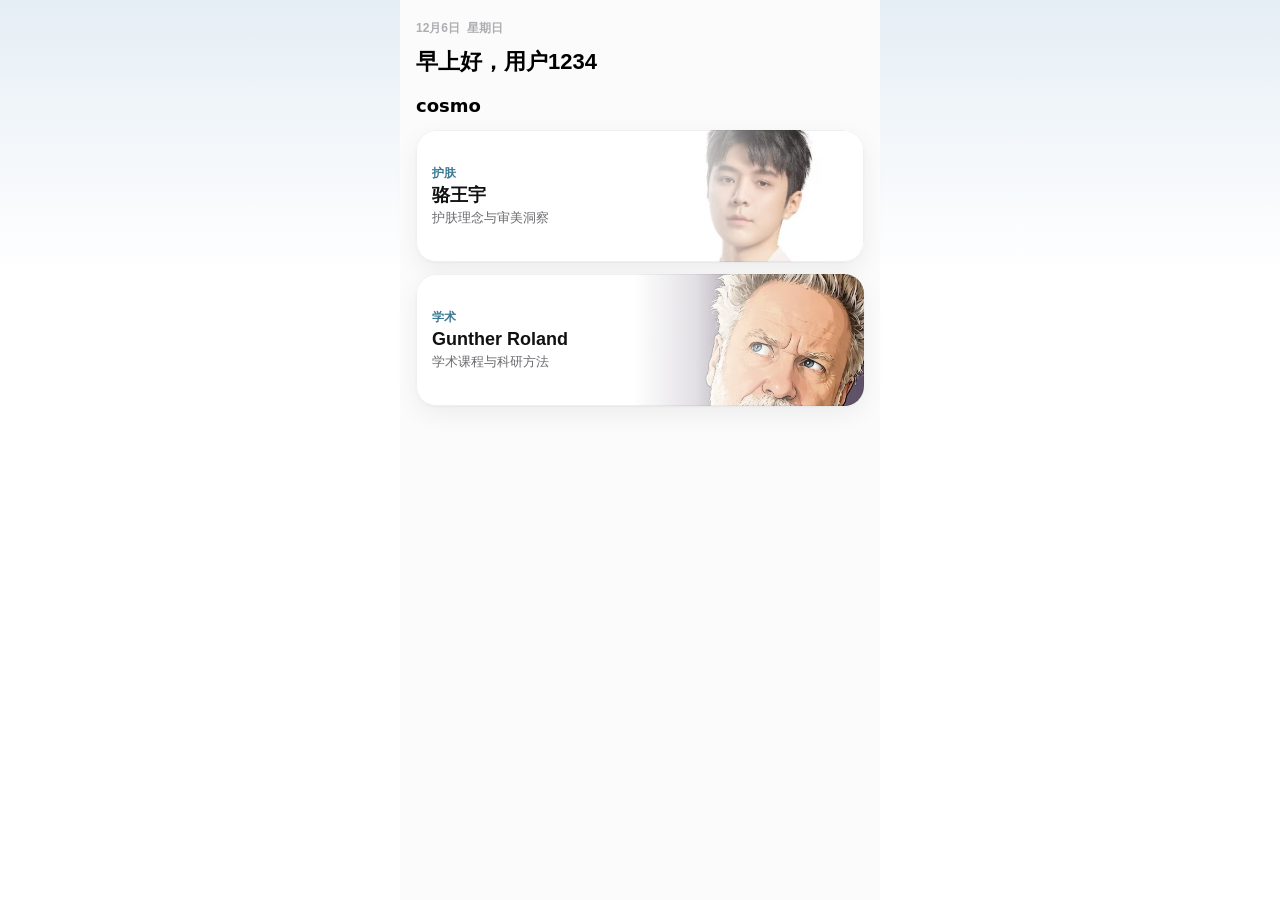
==== luo/index.html @ fc4401f1 "luo: lighten cosmo cards so the gray wash leaves the portraits Co-authored-by: Cursor <cursoragent@c" ====
<!DOCTYPE html>
<html lang="zh-CN">
<head>
  <meta charset="UTF-8" />
  <meta name="viewport" content="width=device-width, initial-scale=1, viewport-fit=cover" />
  <meta name="color-scheme" content="light" />
  <meta name="theme-color" content="#e5eef5" />
  <meta name="apple-mobile-web-app-capable" content="yes" />
  <meta name="mobile-web-app-capable" content="yes" />
  <meta name="apple-mobile-web-app-status-bar-style" content="black-translucent" />
  <title>骆王宇 · symbion.</title>
  <link rel="stylesheet" href="app.css?v=188" />
</head>
<body>
  <div class="phone" id="app"></div>
  <p class="toast" id="toast" hidden></p>
  <script src="app.js?v=131"></script>
</body>
</html>
---- luo/app.css ----
@font-face {
  font-family: Jura;
  src: url("assets/jura-600.woff2") format("woff2");
  font-weight: 600;
  font-style: normal;
  font-display: swap;
}

:root {
  --ink: #1a2744;
  --muted: #5d6b82;
  --dim: #8b97a8;
  --line: rgba(26, 39, 68, 0.1);
  --card: #fff;
  --page: #fff;
  --enter: #1a2744;
  --on-btn: #fff;
  --ice: #e7eef6;
}

* { box-sizing: border-box; }
html, body { margin: 0; }
html {
  background: #fff;
  min-height: 100%;
}
html:has(.hero) { background: #e5eef5; }
body {
  font: 14px/21px -apple-system, BlinkMacSystemFont, "PingFang SC", "Noto Sans SC", sans-serif;
  color: var(--muted);
  min-height: 100vh;
  min-height: 100dvh;
  background-color: #fff;
  background-image: linear-gradient(180deg, #e5eef5 0, rgba(255, 255, 255, 0) 275px);
  background-repeat: no-repeat;
  -webkit-font-smoothing: antialiased;
}
@media (prefers-reduced-motion: reduce) {
  .dy-scrim,
  .dy-auth { animation: none; }
}
button, input, select, textarea { font: inherit; color: inherit; }
button { cursor: pointer; }
a { color: inherit; }

.phone {
  width: 100%;
  max-width: 480px;
  min-height: 100vh;
  min-height: 100dvh;
  margin: 0 auto;
  padding: calc(12px + env(safe-area-inset-top, 0px)) 16px max(41px, env(safe-area-inset-bottom, 0px));
  display: flex;
  flex-direction: column;
  position: relative;
  z-index: 1;
  background: transparent;
}
.back {
  width: 24px;
  height: 24px;
  margin: 0;
  padding: 0;
  border: 0;
  background: none;
  flex: none;
  line-height: 0;
}
.back img { display: block; }
.bar {
  position: relative;
  display: flex;
  align-items: center;
  height: 46px;
  margin: 0 0 16px;
  flex: none;
}
.back-slot { width: 24px; height: 24px; flex: none; }
.bar-title {
  position: absolute;
  left: 50%;
  top: 50%;
  transform: translate(-50%, -50%);
  max-width: calc(100% - 72px);
  margin: 0;
  overflow: hidden;
  font-size: 20px;
  font-weight: 600;
  line-height: 26px;
  color: var(--ink);
  text-align: center;
  white-space: nowrap;
  text-overflow: ellipsis;
  pointer-events: none;
}
.bar-title.lg {
  font-size: 20px;
  font-weight: 600;
  line-height: 26px;
}
.bar > .wordmark {
  position: absolute;
  left: 50%;
  top: 50%;
  transform: translate(-50%, -50%);
}
.wordmark {
  display: inline-flex;
  align-items: center;
  gap: 8px;
  font-family: Jura, sans-serif;
  font-size: 16px;
  font-weight: 600;
  letter-spacing: 0.16em;
  text-transform: uppercase;
  line-height: 1;
  color: #000;
}
.wordmark svg {
  width: 28px;
  height: auto;
  aspect-ratio: 588 / 403;
  display: block;
  flex-shrink: 0;
}
.kicker, .step {
  margin: 0 0 8px;
  font-size: 13px;
  line-height: 24px;
  letter-spacing: 0.5px;
  color: var(--dim);
}
h1, h2, strong, b { color: var(--ink); }
h1 { font-size: 16px; font-weight: 500; line-height: 22px; margin: 0 0 8px; }
h2 { font-size: 16px; font-weight: 600; line-height: 22px; margin: 0 0 8px; }
.sub { margin: 0 0 16px; font-size: 13px; line-height: 24px; letter-spacing: 0.5px; color: var(--muted); }
.fine { margin: 8px 0 12px; font-size: 13px; line-height: 24px; letter-spacing: 0.5px; color: var(--dim); }
p { margin: 0 0 8px; }
.hero { display: flex; flex-direction: column; align-items: flex-start; text-align: left; }
.hero .kicker { position: relative; margin: 0 0 6px; font-size: 12px; line-height: 20px; letter-spacing: 0.16em; color: var(--muted); }
.hero h1 {
  position: relative;
  margin: 0 0 16px;
  font-size: 46px;
  line-height: 56px;
  font-weight: 500;
  letter-spacing: 0.14em;
  color: var(--ink);
}
.phone > .btn { margin-top: auto; }
.portrait-frame { margin: 0 0 16px; }
.hero .portrait-frame {
  position: absolute;
  top: calc(-8px - 6dvh);
  right: -16px;
  bottom: -8px;
  left: -16px;
  margin: 0;
  display: flex;
  justify-content: center;
  align-items: flex-start;
  overflow: hidden;
  pointer-events: none;
  background: radial-gradient(ellipse 62% 40% at 56% 40%, rgba(196, 214, 234, 0.75), rgba(229, 238, 245, 0) 72%);
  -webkit-mask-image: linear-gradient(180deg, #000 58%, rgba(0, 0, 0, 0.6) 70%, transparent 88%);
  mask-image: linear-gradient(180deg, #000 58%, rgba(0, 0, 0, 0.6) 70%, transparent 88%);
}
.hero .portrait {
  width: auto;
  max-width: none;
  height: 108%;
  transform: translateX(2%);
  background: transparent;
}
.hero .hero-tags { display: flex; gap: 0; align-items: center; margin: 0; font-size: 14px; letter-spacing: 0.18em; color: var(--muted); }
.hero .hero-tags span { padding: 0 14px; }
.hero .hero-tags span:first-child { padding-left: 0; }
.hero .hero-tags span + span { border-left: 1px solid rgba(26, 39, 68, 0.22); }
.phone:has(.hero) > .btn { box-shadow: 0 10px 24px rgba(26, 39, 68, 0.16); }
.phone > .hero { position: relative; flex: 1; justify-content: flex-end; min-height: 0; }
.hero .kicker,
.hero h1,
.hero .hero-tags { position: relative; z-index: 1; }
.phone > .hero ~ .btn { margin-top: 24px; }
html:has(.hero) { background: #fff; }
.phone:has(.hero) {
  background:
    linear-gradient(158deg, #e5eef5 8%, rgba(229, 238, 245, 0) 48%) left top / 100% 275px no-repeat,
    linear-gradient(338deg, #e5eef5 8%, rgba(229, 238, 245, 0) 48%) right bottom / 100% 275px no-repeat,
    #fff;
}
.phone:has(.hero) > .bar { gap: 8px; }

html:has(.sym-head) { background: #fbfbfb; }
.phone:has(.sym-head) { background: #fbfbfb; }
.sym-head { margin: 10px 0 0; }
.sym-date { margin: 0; font-size: 12px; line-height: 12px; font-weight: 600; color: #aeaeb2; white-space: pre; }
.sym-head h1 { margin: 16px 0 0; font-size: 22px; line-height: 24px; font-weight: 600; color: #000; }
.sym-sec { margin: 20px 0 12px; font-family: Inter, system-ui, sans-serif; font-size: 18px; line-height: 24px; font-weight: 600; color: #000; }
.cosmo-grid { display: flex; flex-direction: column; gap: 12px; }
.cosmo-card {
  position: relative;
  display: block;
  width: 100%;
  height: 132px;
  padding: 0;
  overflow: hidden;
  border: 0;
  border-radius: 20px;
  background: #fff;
  text-align: left;
  color: #111;
  box-shadow: 0 1px 2px rgba(0, 0, 0, 0.04), 0 8px 24px rgba(0, 0, 0, 0.06);
  transition: transform 0.16s ease-out;
}
.cosmo-card::before {
  content: "";
  position: absolute;
  z-index: 1;
  top: 0;
  right: 0;
  width: 280px;
  height: 100%;
  background: linear-gradient(90deg, #fff 0% 18%, rgba(255, 255, 255, 0.82) 40%, rgba(255, 255, 255, 0.36) 62%, rgba(255, 255, 255, 0) 86%);
  pointer-events: none;
}
.cosmo-card::after { content: ""; position: absolute; z-index: 3; inset: 0; border-radius: inherit; box-shadow: inset 0 0 0 1px rgba(0, 0, 0, 0.06); pointer-events: none; }
.cosmo-card:active { transform: scale(0.98); }
.cosmo-img {
  position: absolute;
  top: 0;
  right: 0;
  width: 230px;
  height: 100%;
  object-fit: cover;
  filter: saturate(0.92);
}
.cosmo-text {
  position: relative;
  z-index: 2;
  display: flex;
  flex-direction: column;
  justify-content: center;
  width: calc(100% - 128px);
  height: 100%;
  padding: 14px 8px 14px 16px;
}
.cosmo-kind { font-size: 12px; line-height: 16px; font-weight: 600; letter-spacing: 0.04em; color: #3c7a94; }
.cosmo-name { margin-top: 2px; overflow: hidden; font-size: 18px; line-height: 24px; font-weight: 600; white-space: nowrap; text-overflow: ellipsis; }
.cosmo-desc { margin-top: 2px; overflow: hidden; font-size: 13px; line-height: 18px; color: #6b6b70; white-space: nowrap; text-overflow: ellipsis; }
.phone > .hero { align-items: center; text-align: center; }
.phone > .hero h1 { margin: 0 0 9px; font-size: 36px; line-height: 56px; }
.phone > .hero .hero-tags { justify-content: center; }
.phone > .hero ~ .btn { align-self: center; width: 251px; max-width: 100%; margin-top: 19px; font-weight: 700; }
.portrait {
  width: 100%;
  height: auto;
  object-fit: contain;
  object-position: center;
  display: block;
  border: 0;
  border-radius: 0;
  background: #fff;
}
.login-mod { margin-top: 0; }
.login-mod input.line {
  border: 0;
  border-bottom: 1px solid var(--ink);
  border-radius: 0;
  background: transparent;
  padding: 8px 0 12px;
  font-size: 16px;
  color: var(--ink);
}
.phone-row {
  display: flex;
  align-items: flex-end;
  gap: 12px;
  border-bottom: 1px solid var(--ink);
}
.phone-row input.line {
  flex: 1;
  width: auto;
  min-width: 0;
  border-bottom: 0;
}
.dial {
  display: inline-flex;
  align-items: center;
  gap: 4px;
  flex: none;
  padding: 8px 0 12px;
  color: var(--dim);
  font-size: 16px;
  line-height: 22px;
}
.dial svg { display: block; flex: none; }
.sms-get {
  flex: none;
  margin: 0;
  padding: 8px 0 12px;
  border: 0;
  background: none;
  color: var(--ink);
  font-size: 14px;
  line-height: 22px;
  font-weight: 500;
  white-space: nowrap;
}
.sms-get:disabled { opacity: 0.5; }
.sms-get.wait:disabled { opacity: 1; color: var(--dim); }
.login-mod input.box {
  background: #eef1f4;
  border-color: transparent;
  box-shadow: none;
  backdrop-filter: none;
  -webkit-backdrop-filter: none;
}
.login-mod .btn { margin-top: 8px; }
.login-douyin {
  margin-top: auto;
  padding-top: 28px;
  text-align: center;
}
.dy-mark {
  display: inline-flex;
  flex-direction: column;
  align-items: center;
  gap: 8px;
  margin: 0 auto 12px;
  padding: 0;
  border: 0;
  background: none;
  color: var(--ink);
  font-size: 14px;
  line-height: 20px;
}
.dy-mark svg { display: block; }
.phone.dy-on {
  padding: 0;
}
.dy-behind {
  position: absolute;
  inset: 0;
  display: flex;
  flex-direction: column;
  padding: calc(12px + env(safe-area-inset-top, 0px)) 16px max(41px, env(safe-area-inset-bottom, 0px));
  pointer-events: none;
}
.dy-scrim {
  position: fixed;
  inset: 0;
  z-index: 2;
  width: 100%;
  height: 100%;
  border: 0;
  padding: 0;
  background: rgba(0, 0, 0, 0.45);
  animation: dy-fade 0.22s ease;
}
.dy-auth {
  position: absolute;
  z-index: 3;
  left: 16px;
  right: 16px;
  top: 50%;
  transform: translateY(-50%);
  display: flex;
  flex-direction: column;
  max-height: calc(100% - 72px);
  overflow: auto;
  padding: 4px 16px 16px;
  border-radius: 16px;
  background: #fff;
  color: #161823;
  box-shadow: 0 12px 40px rgba(0, 0, 0, 0.28);
  animation: dy-pop 0.22s ease;
}
@keyframes dy-fade {
  from { opacity: 0; }
  to { opacity: 1; }
}
@keyframes dy-pop {
  from { opacity: 0; transform: translateY(-46%) scale(0.96); }
  to { opacity: 1; transform: translateY(-50%) scale(1); }
}
.dy-nav { position: relative; display: flex; align-items: center; height: 44px; flex: none; }
.dy-nav h1 {
  position: absolute;
  left: 50%;
  top: 50%;
  transform: translate(-50%, -50%);
  margin: 0;
  font-size: 17px;
  font-weight: 600;
  line-height: 24px;
  color: #161823;
}
.dy-x {
  width: 44px;
  height: 44px;
  margin-left: -12px;
  padding: 0;
  border: 0;
  background: none;
  color: #161823;
}
.dy-ask {
  display: grid;
  grid-template-columns: 28px 1fr auto;
  gap: 8px;
  align-items: center;
  margin-top: 22px;
}
.dy-app {
  width: 28px;
  height: 28px;
  border-radius: 50%;
  object-fit: cover;
  object-position: center 18%;
}
.dy-ask p { margin: 0; font-size: 15px; line-height: 22px; color: #161823; }
.dy-ask b { font-weight: 600; }
.dy-detail { border: 0; background: none; padding: 0; color: #8a8b91; font-size: 14px; line-height: 20px; }
.dy-scope {
  margin: 8px 0 0 36px;
  font-size: 17px;
  font-weight: 600;
  line-height: 24px;
  color: #161823;
}
.dy-note { margin: 8px 0 0 36px; font-size: 13px; line-height: 20px; color: #8a8b91; }
.dy-line { height: 1px; margin: 16px 0; background: rgba(22, 24, 35, 0.08); }
.dy-label { margin: 0 0 12px; font-size: 13px; line-height: 18px; color: #8a8b91; }
.dy-account {
  display: flex;
  align-items: center;
  gap: 12px;
  padding: 14px 16px;
  border-radius: 8px;
  background: #f5f5f5;
  color: #161823;
  font-size: 16px;
  font-weight: 500;
}
.dy-avatar {
  width: 40px;
  height: 40px;
  border-radius: 50%;
  background: #d8d8d8 url("data:image/svg+xml,%3Csvg xmlns='http://www.w3.org/2000/svg' viewBox='0 0 40 40'%3E%3Ccircle cx='20' cy='16' r='6' fill='%23fff'/%3E%3Cpath fill='%23fff' d='M8 34c1.6-6 6-9 12-9s10.4 3 12 9'/%3E%3C/svg%3E") center / 40px 40px no-repeat;
}
.dy-foot { margin-top: 20px; }
.dy-agree {
  display: flex;
  align-items: flex-start;
  gap: 8px;
  margin: 0 0 16px;
  color: #161823;
  font-size: 12px;
  line-height: 18px;
}
.dy-agree input {
  appearance: none;
  width: 16px;
  height: 16px;
  margin: 1px 0 0;
  border: 1px solid #c8c8c8;
  border-radius: 50%;
  background: #fff;
  flex: none;
}
.dy-agree input:checked {
  border-color: #fe2c55;
  background: #fe2c55 url("data:image/svg+xml,%3Csvg xmlns='http://www.w3.org/2000/svg' viewBox='0 0 16 16'%3E%3Cpath d='M4 8.2l2.4 2.4L12 5.2' fill='none' stroke='%23fff' stroke-width='1.6' stroke-linecap='round' stroke-linejoin='round'/%3E%3C/svg%3E") center / 16px 16px no-repeat;
}
.dy-agree > span { white-space: nowrap; }
.dy-link { color: #fe2c55; }
.dy-actions { display: flex; gap: 12px; }
.dy-cancel, .dy-ok {
  flex: 1;
  height: 44px;
  border: 0;
  border-radius: 8px;
  font-size: 16px;
  font-weight: 500;
}
.dy-cancel { background: #f2f2f2; color: #161823; }
.dy-ok { background: #fe2c55; color: #fff; }
.dy-switch {
  display: block;
  width: 100%;
  margin-top: 14px;
  border: 0;
  background: none;
  color: #8a8b91;
  font-size: 13px;
  line-height: 18px;
}

.btn, .ghost {
  width: 100%;
  border: 0;
  background: transparent;
}
.btn {
  height: 50px;
  border-radius: 16px;
  background: var(--enter);
  color: var(--on-btn);
  font-size: 16px;
  font-weight: 600;
}
.btn:disabled {
  opacity: 0.5;
  cursor: default;
}
.btn.sm {
  display: inline-flex;
  align-items: center;
  justify-content: center;
  gap: 6px;
  width: auto;
  height: 36px;
  padding: 0 14px;
  border-radius: 999px;
  font-size: 14px;
}
.btn.sm svg { flex: none; display: block; }
.btn.sm:has(> svg) { padding: 0 15px 0 13px; }
.ghost { height: 44px; color: var(--muted); margin-top: 8px; font-size: 14px; }
label.field {
  display: block;
  margin: 14px 0 8px;
  font-size: 13px;
  line-height: 24px;
  letter-spacing: 0.5px;
  color: var(--muted);
}
input.line, input.box, select.box, textarea.box {
  width: 100%;
  border: 1px solid var(--line);
  border-radius: 16px;
  background: #fff;
  color: var(--ink);
  font-size: 14px;
  line-height: 21px;
  padding: 14px 16px;
  outline: none;
}
input.box, select.box, textarea.box,
.card, .blocked, .routine, article, .order, .plan-when, .ask-chip, .q-card, .q-skip {
  background: rgba(255, 255, 255, 0.46);
  border-color: rgba(255, 255, 255, 0.72);
  backdrop-filter: blur(18px);
  -webkit-backdrop-filter: blur(18px);
}
.card input.box,
.card select.box,
.card textarea.box {
  background: #eef1f4;
  border-color: transparent;
  box-shadow: none;
  backdrop-filter: none;
  -webkit-backdrop-filter: none;
}
::placeholder { color: var(--dim); }
textarea.box { min-height: 74px; resize: vertical; }
.check {
  display: flex;
  gap: 8px;
  align-items: flex-start;
  margin: 16px 0;
  font-size: 13px;
  line-height: 24px;
  letter-spacing: 0.5px;
  color: var(--muted);
}
.check input {
  appearance: none;
  -webkit-appearance: none;
  width: 16px;
  height: 16px;
  margin-top: 4px;
  flex: none;
  border: 1px solid #c5ced8;
  border-radius: 3px;
  background: #fff;
}
.check input:checked {
  border: 0;
  background: url("assets/check.svg") center / 16px 16px no-repeat;
}

.opt {
  display: flex;
  gap: 12px;
  align-items: flex-start;
  width: 100%;
  margin-top: 12px;
  padding: 16px;
  border-radius: 4px;
  border: 1px solid transparent;
  background: #eef1f4;
  color: var(--ink);
  font-size: 14px;
  line-height: 21px;
  text-align: left;
}
.opt .k { flex: none; min-width: 28px; font-weight: 600; }
.q-head { margin: 0; }
.q-head p { margin: 0; }
.q-head b { font-size: 20px; font-weight: 600; line-height: 24px; letter-spacing: 0.5px; color: var(--ink); }
.q-head span { font-size: 14px; line-height: 21px; color: var(--dim); font-weight: 400; }
.q-mod { margin: 12px 0 0; }
.q-track {
  width: 100%;
  height: 6px;
  margin-top: 12px;
  border-radius: 999px;
  background: rgba(255, 255, 255, 0.92);
  overflow: hidden;
}
.q-track i { display: block; height: 100%; border-radius: 999px; background: var(--ink); }
.q-card {
  margin-top: 16px;
  padding: 16px;
  border: 1px solid rgba(255, 255, 255, 0.72);
  border-radius: 16px;
  box-shadow: 0 8px 28px rgba(26, 39, 68, 0.06);
}
.q-opts { display: flex; flex-direction: column; gap: 12px; }
.q-opts .opt { margin-top: 0; }
.q-card .qtext {
  display: flex;
  align-items: flex-start;
  gap: 8px;
  margin: 0 0 16px;
  font-size: 16px;
  font-weight: 400;
  line-height: 24px;
}
.q-tag {
  flex: none;
  margin-top: 3px;
  padding: 2px 6px;
  border-radius: 4px;
  background: var(--ice);
  color: var(--ink);
  font-size: 13px;
  font-weight: 500;
  line-height: 18px;
  letter-spacing: 0.5px;
}
.q-actions {
  display: flex;
  gap: 12px;
  margin-top: auto;
  padding-top: 16px;
}
.q-skip {
  flex: 1;
  height: 50px;
  border: 1px solid rgba(255, 255, 255, 0.72);
  border-radius: 16px;
  color: var(--ink);
  font-size: 16px;
  font-weight: 600;
}
.q-actions .btn { flex: 2; width: auto; margin: 0; }
.opt .box {
  flex: none;
  width: 18px;
  height: 18px;
  margin-top: 2px;
  border: 1px solid rgba(0, 0, 0, 0.22);
  border-radius: 4px;
  background: #fff;
}
.opt.on { background: #edf1f8; border-color: #8e9cb8; }
.opt.on .box {
  border-color: var(--ink);
  background: var(--ink) url("data:image/svg+xml,%3Csvg xmlns='http://www.w3.org/2000/svg' viewBox='0 0 16 16'%3E%3Cpath d='M3.5 8.2l2.6 2.6L12.5 4.8' fill='none' stroke='%23fff' stroke-width='1.6' stroke-linecap='round' stroke-linejoin='round'/%3E%3C/svg%3E") center / 12px 12px no-repeat;
}
.opt + .btn { margin-top: 16px; }
.qtext { margin: 0 0 16px; font-size: 16px; font-weight: 600; line-height: 26px; color: var(--ink); }
.q-hint { display: block; margin-top: 4px; color: var(--dim); font-weight: 400; font-size: 13px; line-height: 20px; }
.ghost:disabled { opacity: 0.5; }
.q { margin-top: 16px; }
.q p { margin: 0 0 4px; color: var(--ink); font-weight: 500; }

.card, .blocked, .routine, article, .order {
  border: 1px solid rgba(26, 39, 68, 0.06);
  border-radius: 16px;
  box-shadow: 0 8px 28px rgba(26, 39, 68, 0.06);
}
.card { padding: 16px 12px 12px; }
.card .btn { margin-top: 16px; }
.blocked { padding: 20px; margin-top: 12px; }
.blocked p { margin: 0; }

article { padding: 20px; margin: 0 0 12px; }
.chips { margin: 10px 0; }
.chips i {
  display: inline-block;
  margin: 0 6px 6px 0;
  padding: 4px 8px;
  border-radius: 2px;
  background: var(--ice);
  color: var(--ink);
  font-style: normal;
  font-size: 12px;
  line-height: 18px;
}
.plan-sum { margin: 4px 0 16px; padding: 0 4px; }
.plan-hero { display: flex; align-items: center; gap: 8px; }
.plan-face { flex: none; width: 36px; height: 36px; color: #24508a; }
.plan-face svg { display: block; width: 36px; height: 36px; }
.plan-sub { margin: 0; font-size: 16px; line-height: 24px; font-weight: 600; color: var(--ink); }
.result .plan-who { margin: 4px 0 0; font-size: 13px; line-height: 21px; color: var(--muted); }
.plan-k {
  display: flex;
  align-items: center;
  gap: 6px;
  margin: 0;
  font-size: 12px;
  line-height: 20px;
  letter-spacing: 0.08em;
  color: var(--dim);
}
.plan-card {
  margin: 0 0 12px;
  padding: 16px;
  border: 1px solid rgba(26, 39, 68, 0.06);
  border-radius: 16px;
  background: #fff;
  box-shadow: 0 8px 28px rgba(26, 39, 68, 0.06);
}
.plan-i { flex: none; display: flex; align-items: center; justify-content: center; width: 20px; height: 20px; color: var(--ink); }
.plan-i svg { display: block; width: 20px; height: 20px; }
.plan-notes { margin: 24px 0 24px; padding: 0 4px; }
.note-idea { padding-left: 12px; border-left: 2px solid #24508a; }
.note-idea-v { margin: 4px 0 0; font-size: 15px; line-height: 24px; font-weight: 600; color: var(--ink); }
.note-tips { margin-top: 20px; padding-top: 16px; border-top: 1px solid var(--line); }
.note-tips ul { list-style: none; margin: 6px 0 0; padding: 0; }
.note-tips li { position: relative; padding-left: 14px; font-size: 13px; line-height: 21px; color: var(--muted); }
.note-tips li + li { margin-top: 4px; }
.note-tips li::before { content: ""; position: absolute; left: 2px; top: 9px; width: 4px; height: 4px; border-radius: 50%; background: var(--dim); }
.plan-when-h { display: flex; align-items: center; gap: 12px; }
.result .plan-when-t { margin: 0; font-size: 16px; line-height: 20px; font-weight: 600; color: var(--ink); }
.plan-steps { list-style: none; margin: 14px 0 0; padding: 0; }
.plan-steps li { display: grid; grid-template-columns: 20px minmax(0, 1fr); column-gap: 12px; align-items: start; }
.plan-steps li + li { margin-top: 12px; }
.plan-steps .n {
  width: 20px;
  height: 20px;
  border-radius: 50%;
  background: var(--ice);
  color: var(--ink);
  font-size: 11px;
  line-height: 20px;
  text-align: center;
  font-variant-numeric: tabular-nums;
}
.plan-steps em { display: block; font-style: normal; font-size: 12px; line-height: 20px; letter-spacing: 0.06em; color: var(--dim); }
.plan-steps p { margin: 0; font-size: 15px; line-height: 22px; font-weight: 500; color: var(--ink); }
.plan-steps p:only-child { margin-top: -1px; }
.result .chips { margin: 0; }
.result .chips i {
  color: var(--ink);
  font-size: 14px;
  line-height: 20px;
}

.me {
  display: grid;
  grid-template-columns: 48px 1fr auto;
  gap: 10px;
  align-items: center;
  padding-bottom: 8px;
}
.face { width: 48px; height: 48px; object-fit: cover; border: 1px solid var(--line); border-radius: 50%; background: #eee; }
.me p { margin: 0; font-size: 13px; line-height: 24px; letter-spacing: 0.5px; color: var(--dim); }
.tabs {
  display: grid;
  grid-template-columns: 1fr 1fr;
  margin: 4px 0 16px;
}
.tabs button {
  position: relative;
  border: 0;
  background: transparent;
  color: var(--dim);
  padding: 10px 0 14px;
  font-size: 16px;
  line-height: 22px;
  font-weight: 500;
}
.tabs button.on { color: var(--ink); font-weight: 700; }
.tabs button.on::after {
  content: "";
  position: absolute;
  left: 50%;
  bottom: 4px;
  width: 22px;
  height: 3px;
  border-radius: 2px;
  background: var(--ink);
  transform: translateX(-50%);
}
.order { padding: 16px; margin-top: 12px; }
.order-main {
  display: grid;
  grid-template-columns: 64px 1fr;
  gap: 14px;
  align-items: center;
}
.order-name {
  display: flex;
  align-items: flex-start;
  justify-content: space-between;
  gap: 12px;
}
.order-name b { font-size: 15px; line-height: 22px; }
.order-st { flex: none; display: inline-flex; align-items: center; gap: 6px; font-size: 13px; line-height: 22px; font-weight: 600; color: #24508a; }
.order-st.done { color: var(--dim); font-weight: 500; }
.order-st i, .van-st i { width: 6px; height: 6px; border-radius: 50%; background: currentColor; }
.order .fine { margin: 6px 0 0; }
.van-time { display: inline-flex; align-items: center; gap: 6px; }
.van-time .plan-i, .order .van-time .plan-i { width: 14px; height: 14px; color: var(--dim); }
.van-time .plan-i svg, .order .van-time .plan-i svg { width: 14px; height: 14px; }
.thumb {
  width: 64px;
  height: 64px;
  border: 1px solid rgba(26, 39, 68, 0.12);
  border-radius: 12px;
  overflow: hidden;
  background: #f4f7fb;
}
.thumb img {
  width: 100%;
  height: 100%;
  object-fit: cover;
  object-position: center 62%;
  display: block;
}
.linkish {
  border: 0;
  background: transparent;
  color: var(--ink);
  padding: 8px 0 0;
  font-size: 14px;
  line-height: 21px;
}
.kit-note {
  display: grid;
  grid-template-columns: 36px minmax(0, 1fr) auto;
  gap: 10px;
  align-items: center;
  margin-top: 10px;
  padding-top: 10px;
  border-top: 1px solid var(--line);
  font-size: 13px;
}
.kit-note img { width: 36px; height: 36px; object-fit: cover; border-radius: 50%; }
.kit-note p { margin: 0; color: var(--muted); font-size: 13px; line-height: 20px; }
.kit-note .btn.sm { margin: 0; white-space: nowrap; }
article > .btn.sm { margin-top: 12px; }
.vanity-plan { margin: 0 0 8px; }
.vanity-tip { margin: 0 0 12px; }
.mine-card .fine { margin: 4px 0 0; }
.match { flex: none; padding: 2px 8px; border-radius: 999px; font-size: 12px; line-height: 18px; font-weight: 500; }
.match.ok { background: #e6f2ec; color: #2f6b4f; }
.match.warn { background: #fbefe2; color: #9a5a1c; }
.match.wait { background: var(--ice); color: var(--muted); }
.mine-card .vanity-head .btn.sm { flex: none; }
.match-why { margin: 10px 0 0; padding-top: 10px; border-top: 1px solid var(--line); color: var(--ink); font-size: 14px; line-height: 22px; }
.vanity-add {
  display: flex;
  align-items: center;
  gap: 12px;
  width: 100%;
  margin: 0 0 12px;
  padding: 16px;
  border: 1px solid rgba(26, 39, 68, 0.06);
  border-radius: 16px;
  background: #fff;
  box-shadow: 0 8px 28px rgba(26, 39, 68, 0.06);
  text-align: left;
  color: var(--ink);
}
.vanity-add:active { transform: scale(0.99); }
.add-plus { flex: none; display: flex; align-items: center; justify-content: center; width: 36px; height: 36px; border-radius: 50%; background: var(--ice); color: #24508a; }
.add-plus svg { display: block; }
.add-txt { flex: 1; min-width: 0; display: flex; flex-direction: column; }
.add-txt b { font-size: 15px; line-height: 22px; font-weight: 600; }
.add-txt span { margin-top: 2px; font-size: 12px; line-height: 18px; color: var(--dim); }
.add-sheet { position: fixed; inset: 0; z-index: 20; display: flex; flex-direction: column; justify-content: flex-end; }
.add-sheet[hidden] { display: none; }
.sheet-scrim { position: absolute; inset: 0; width: 100%; padding: 0; border: 0; background: rgba(15, 23, 42, 0.4); animation: dy-fade 0.22s ease; }
.sheet {
  position: relative;
  width: 100%;
  max-width: 480px;
  margin: 0 auto;
  padding: 8px 16px max(24px, calc(16px + env(safe-area-inset-bottom, 0px)));
  border-radius: 20px 20px 0 0;
  background: #fff;
  box-shadow: 0 -8px 32px rgba(26, 39, 68, 0.12);
  animation: sheet-up 0.26s cubic-bezier(0.2, 0.8, 0.2, 1);
}
@keyframes sheet-up { from { transform: translateY(100%); } to { transform: none; } }
.sheet-grab { display: block; width: 36px; height: 4px; margin: 0 auto 12px; border-radius: 2px; background: rgba(26, 39, 68, 0.14); }
.sheet-head { display: flex; align-items: center; justify-content: space-between; gap: 12px; }
.sheet-head h2 { margin: 0; font-size: 17px; line-height: 24px; font-weight: 600; color: var(--ink); }
.sheet-x { flex: none; display: flex; align-items: center; justify-content: center; width: 32px; height: 32px; margin-right: -6px; padding: 0; border: 0; border-radius: 50%; background: none; color: var(--muted); }
.sheet-sub { margin: 4px 0 20px; font-size: 13px; line-height: 20px; color: var(--dim); }
.sheet-field { display: flex; align-items: center; gap: 8px; height: 48px; padding: 0 6px 0 14px; border-radius: 12px; background: #f2f5f8; }
.sheet-field:focus-within { box-shadow: inset 0 0 0 1.5px #24508a; }
.sheet-field input { flex: 1; min-width: 0; height: 100%; padding: 0; border: 0; outline: 0; background: none; color: var(--ink); font-size: 15px; }
.sheet-field input::placeholder { color: var(--dim); }
.sheet-field .add-cam { order: 2; background-color: #fff; }
.sheet .btn { width: 100%; margin: 16px 0 0; }
@media (prefers-reduced-motion: reduce) { .sheet, .sheet-scrim { animation: none; } }
.add-cam {
  flex: none;
  width: 36px;
  height: 36px;
  padding: 0;
  border: 0;
  border-radius: 10px;
  background-color: #eef1f4;
  background-position: center;
  background-size: cover;
  color: var(--ink);
  display: flex;
  align-items: center;
  justify-content: center;
}
.add-cam.has svg { display: none; }
.mine-id { display: flex; align-items: center; gap: 10px; min-width: 0; }
.mine-photo { width: 44px; height: 44px; border-radius: 10px; object-fit: cover; flex: none; display: block; background: #f3f5f8; }
.skin-head { margin: 4px 4px 14px; }
.skin-head h2 { margin: 0; font-size: 16px; line-height: 22px; font-weight: 600; }
.skin-kicker { margin: 0 0 4px; font-size: 12px; line-height: 18px; letter-spacing: 0.18em; color: var(--dim); }
.skin-head .skin-state { margin: 6px 0 0; color: var(--muted); font-size: 13px; line-height: 20px; }
.skin-goal { margin: 0; padding-left: 12px; border-left: 2px solid #24508a; color: var(--ink); font-size: 14px; line-height: 22px; font-weight: 500; }
.skin-block { margin: 16px 0 0; padding-top: 14px; border-top: 1px solid var(--line); }
.skin-file .plan-when-t { margin: 0; font-size: 14px; line-height: 20px; font-weight: 600; color: var(--ink); }
.skin-file .plan-steps p { font-size: 14px; font-weight: 400; }
.skin-file .plan-steps { margin-top: 12px; }
.skin-file .plan-steps li { grid-template-columns: 16px minmax(0, 1fr); column-gap: 10px; }
.skin-file .plan-steps .n { width: 16px; height: 16px; margin-top: 2px; font-size: 10px; line-height: 16px; }
.skin-when { margin: 0 0 12px; font-size: 13px; line-height: 18px; letter-spacing: 0.14em; color: var(--muted); font-weight: 600; }
.skin-steps { list-style: none; margin: 0; padding: 0; }
.skin-steps li { display: grid; grid-template-columns: 18px minmax(0, 1fr); gap: 10px; margin: 0 0 12px; }
.skin-steps li:last-child { margin: 0; }
.skin-steps span { color: var(--dim); font-size: 12px; line-height: 18px; font-variant-numeric: tabular-nums; }
.skin-steps em { display: block; margin: 0; font-style: normal; font-size: 12px; line-height: 18px; letter-spacing: 0.06em; color: var(--dim); }
.skin-steps p { margin: 0; color: var(--ink); font-size: 15px; line-height: 22px; }
.archive-plan { margin: 16px 0 0; padding: 16px 0 0; border-top: 1px solid var(--line); }
.archive-plan .plan-when { border: 0; box-shadow: none; background: #f6f8fb; padding: 12px; }
.archive-plan .plan-when:last-child { margin-bottom: 0; }
.vanity-plan .fine { margin: 4px 0 0; }
.vanity-card { cursor: default; }
.van-meta { display: flex; align-items: center; gap: 14px; margin: 8px 0 0; font-size: 13px; line-height: 18px; }
.van-st { display: inline-flex; align-items: center; gap: 6px; color: #24508a; font-weight: 600; }
.van-st.done { color: var(--dim); font-weight: 500; }
.van-id { margin: 2px 0 0; }
.use-row { display: grid; grid-template-columns: 20px minmax(0, 1fr); column-gap: 12px; align-items: start; margin-top: 12px; }
.use-row .plan-k { margin: 0; line-height: 20px; }
.use-row p { margin: 2px 0 0; font-size: 14px; line-height: 22px; color: var(--ink); }
.vanity-head { display: flex; align-items: center; justify-content: space-between; gap: 12px; }
.vanity-head b { min-width: 0; }
.vanity-head .btn.sm {
  flex: none;
  height: 28px;
  margin: 0;
  padding: 0 11px 0 9px;
  gap: 4px;
  font-size: 13px;
  font-weight: 500;
  background: #e7eef6;
  color: #24508a;
  box-shadow: none;
}
.vanity-head .btn.sm svg { width: 14px; height: 14px; }
.me .btn.sm { box-shadow: 0 6px 16px rgba(26, 39, 68, 0.16); }
.vanity-card .kit-note { grid-template-columns: 36px minmax(0, 1fr); align-items: center; }
.vanity-card .kit-note p { font-size: 14px; line-height: 22px; }
.vanity-card .vanity-detail { display: none; }
.vanity-card.open .vanity-detail { display: block; }

.phone.chat-on { background: #fff linear-gradient(180deg, #e5eef5 0, rgba(255, 255, 255, 0) 160px) no-repeat; }
.chat-tag {
  margin: -4px 0 4px;
  text-align: center;
  color: var(--muted);
  font-size: 13px;
  line-height: 20px;
}
#log { flex: 1; min-height: 0; overflow: auto; padding-bottom: 140px; scrollbar-width: none; }
#log::-webkit-scrollbar { display: none; }
#log.started { padding-bottom: 96px; }
.dock {
  position: fixed;
  left: 0;
  right: 0;
  bottom: 0;
  z-index: 2;
  width: 100%;
  max-width: 480px;
  margin: 0 auto;
  padding: 24px 16px calc(16px + env(safe-area-inset-bottom, 0px));
  background: linear-gradient(180deg, rgba(255, 255, 255, 0), #fff 28px);
}
.dock .asks { margin-top: 0; }
.dock:has(.hold-label.down) { z-index: 4; }
.phone.chat-on { height: 100vh; height: 100dvh; }
.msg { display: flex; align-items: flex-start; gap: 8px; margin-top: 16px; }
.msg.mine { justify-content: flex-end; }
.msg .face { width: 32px; height: 32px; }
.bubble {
  width: fit-content;
  max-width: 280px;
  background: #f4f7fb;
  border: 0;
  border-radius: 4px 12px 12px 12px;
  padding: 8px 12px;
  margin: 0;
  color: var(--ink);
  font-size: 16px;
  line-height: 25px;
  box-shadow: none;
}
.bubble.mine {
  width: fit-content;
  margin-left: auto;
  background: var(--enter);
  border-radius: 12px 4px 12px 12px;
  color: var(--on-btn);
}
.voice-msg {
  display: flex;
  align-items: center;
  justify-content: flex-end;
  gap: 6px;
  min-height: 41px;
  cursor: pointer;
}
.voice-msg span { font-size: 15px; }
.voice-msg svg { flex: none; transform: scaleX(-1); }
.voice-msg path { fill: none; stroke: currentColor; stroke-width: 1.8; stroke-linecap: round; }
.voice-msg.playing .vw2 { animation: voiceArc 1s steps(1) infinite 0.33s; }
.voice-msg.playing .vw3 { animation: voiceArc 1s steps(1) infinite 0.66s; }
@keyframes voiceArc { 0% { opacity: 0; } 34% { opacity: 1; } }
.voice-text { margin: 6px 0 0; text-align: right; color: var(--dim); font-size: 13px; line-height: 20px; }
.bubble.sys {
  width: auto;
  max-width: none;
  margin: 16px auto 0;
  background: transparent;
  border: 0;
  box-shadow: none;
  color: var(--dim);
  font-size: 13px;
  line-height: 20px;
  text-align: center;
  margin-top: 16px;
}
.wave { display: flex; gap: 3px; align-items: flex-end; height: 16px; margin-bottom: 6px; }
.wave i { display: block; width: 3px; background: var(--ink); border-radius: 2px; }
.wave i:nth-child(1) { height: 6px; }
.wave i:nth-child(2) { height: 12px; }
.wave i:nth-child(3) { height: 16px; }
.wave i:nth-child(4) { height: 9px; }
.msg-body { min-width: 0; }
.replay {
  display: flex;
  align-items: center;
  margin: 6px 0 0 4px;
  padding: 0;
  border: 0;
  background: none;
  color: var(--dim);
  font-size: 14px;
  line-height: 24px;
}
.asks {
  display: flex;
  gap: 8px;
  margin-top: 12px;
  overflow-x: auto;
}
.ask-chip {
  flex: none;
  border: 1px solid rgba(26, 39, 68, 0.1);
  border-radius: 12px;
  color: var(--ink);
  padding: 8px 12px;
  font-size: 14px;
  line-height: 20px;
}
.composer {
  display: flex;
  align-items: center;
  gap: 8px;
  margin-top: 12px;
  padding: 12px;
  border-radius: 12px;
  background: rgba(255, 255, 255, 0.99);
  box-shadow: 0 0 40px rgba(183, 183, 183, 0.25);
}
.composer .voice, .composer .send {
  flex: none;
  width: 26px;
  height: 26px;
  padding: 0;
  border: 0;
  border-radius: 0;
  background: transparent;
}
.composer .plus {
  order: -1;
  flex: none;
  width: 26px;
  height: 26px;
  padding: 0;
  border: 0;
  background: transparent;
}
.composer .voice img, .composer .plus img { display: block; width: 26px; height: 26px; }
.hold-label {
  display: none;
  flex: 1;
  min-width: 0;
  border: 0;
  background: transparent;
  padding: 0;
  color: var(--ink);
  font-size: 16px;
  line-height: 21px;
  font-weight: 500;
  text-align: center;
  touch-action: none;
}
.composer.talking textarea { display: none; }
.composer.talking { position: relative; justify-content: space-between; min-height: 50px; }
.composer.talking .hold-label { display: flex; align-items: center; justify-content: center; position: absolute; inset: 0; border-radius: inherit; }
.composer.talking .voice, .composer.talking .plus { position: relative; z-index: 1; }
.hold-label {
  -webkit-user-select: none;
  user-select: none;
  -webkit-touch-callout: none;
}
.composer:has(.hold-label.down) { position: relative; z-index: 4; background: var(--enter); box-shadow: none; }
.composer:has(.hold-label.down) .hold-label { color: var(--on-btn); }
.composer:has(.hold-label.down) .voice,
.composer:has(.hold-label.down) .plus { display: none; }
.dock:has(.hold-label.down) { background: none; }
.dock:has(.hold-label.down) .asks { visibility: hidden; }
.talk-ov {
  position: fixed;
  inset: 0;
  z-index: 3;
  display: flex;
  flex-direction: column;
  align-items: center;
  justify-content: flex-end;
  padding-bottom: calc(120px + env(safe-area-inset-bottom, 0px));
  background: rgba(40, 44, 52, 0.55);
  color: #fff;
  pointer-events: none;
  animation: talkFade 0.16s ease-out;
}
.talk-ov[hidden] { display: none; }
.talk-wave { display: flex; align-items: center; justify-content: center; gap: 4px; height: 52px; }
.talk-wave i {
  display: block;
  width: 4px;
  height: 6px;
  border-radius: 2px;
  background: currentColor;
  transition: height 0.12s ease-out, background 0.15s;
}
.talk-hint { margin: 20px 0 0; font-size: 14px; line-height: 20px; }

.talk-ov.cancel .talk-wave { color: #ff7a70; }
.talk-ov.cancel .talk-wave { animation: talkNudge 0.3s ease-out; }
.talk-ov.count .talk-hint { animation: talkBeat 1s ease-in-out infinite; }
.talk-ov.short .talk-wave { animation: talkShake 0.4s ease-in-out; }
.talk-ov.short .talk-wave i { height: 6px !important; }
.talk-ov.send .talk-wave { animation: talkSend 0.24s ease-in forwards; }
.talk-ov.send, .talk-ov.gone { background: rgba(40, 44, 52, 0); transition: background 0.2s; }
.talk-ov.gone .talk-wave { animation: talkGone 0.18s ease-in forwards; }

@keyframes talkFade { from { background: rgba(40, 44, 52, 0); } }
@keyframes talkNudge { 0%, 100% { transform: translateY(0); } 40% { transform: translateY(-8px); } }
@keyframes talkBeat { 0%, 100% { transform: scale(1); } 50% { transform: scale(1.12); } }
@keyframes talkShake { 0%, 100% { transform: translateX(0); } 20%, 60% { transform: translateX(-8px); } 40%, 80% { transform: translateX(8px); } }
@keyframes talkSend { to { opacity: 0; transform: translateY(56px) scaleX(0.5); } }
@keyframes talkGone { to { opacity: 0; transform: scaleX(0.6); } }
@media (prefers-reduced-motion: reduce) {
  .talk-ov, .talk-ov .talk-wave, .talk-ov .talk-hint { animation: none !important; }
  .talk-wave i { height: 16px; }
}
.composer textarea {
  flex: 1;
  width: auto;
  min-width: 0;
  min-height: 21px;
  border: 0;
  border-radius: 0;
  background: transparent;
  color: var(--ink);
  font-size: 16px;
  line-height: 21px;
  resize: none;
  overflow: hidden;
  padding: 0;
  outline: none;
}
.composer textarea::placeholder { color: var(--dim); }
.bar-human {
  margin-left: auto;
  width: 24px;
  height: 24px;
  padding: 0;
  border: 0;
  background: none;
  color: var(--ink);
  line-height: 0;
}
.bar-human svg { display: block; }
.toast {
  z-index: 2;
  position: fixed;
  left: 50%;
  bottom: 24px;
  transform: translateX(-50%);
  background: var(--enter);
  color: var(--on-btn);
  font-size: 13px;
  line-height: 24px;
  padding: 8px 14px;
  border-radius: 16px;
}
.hidden { display: none; }
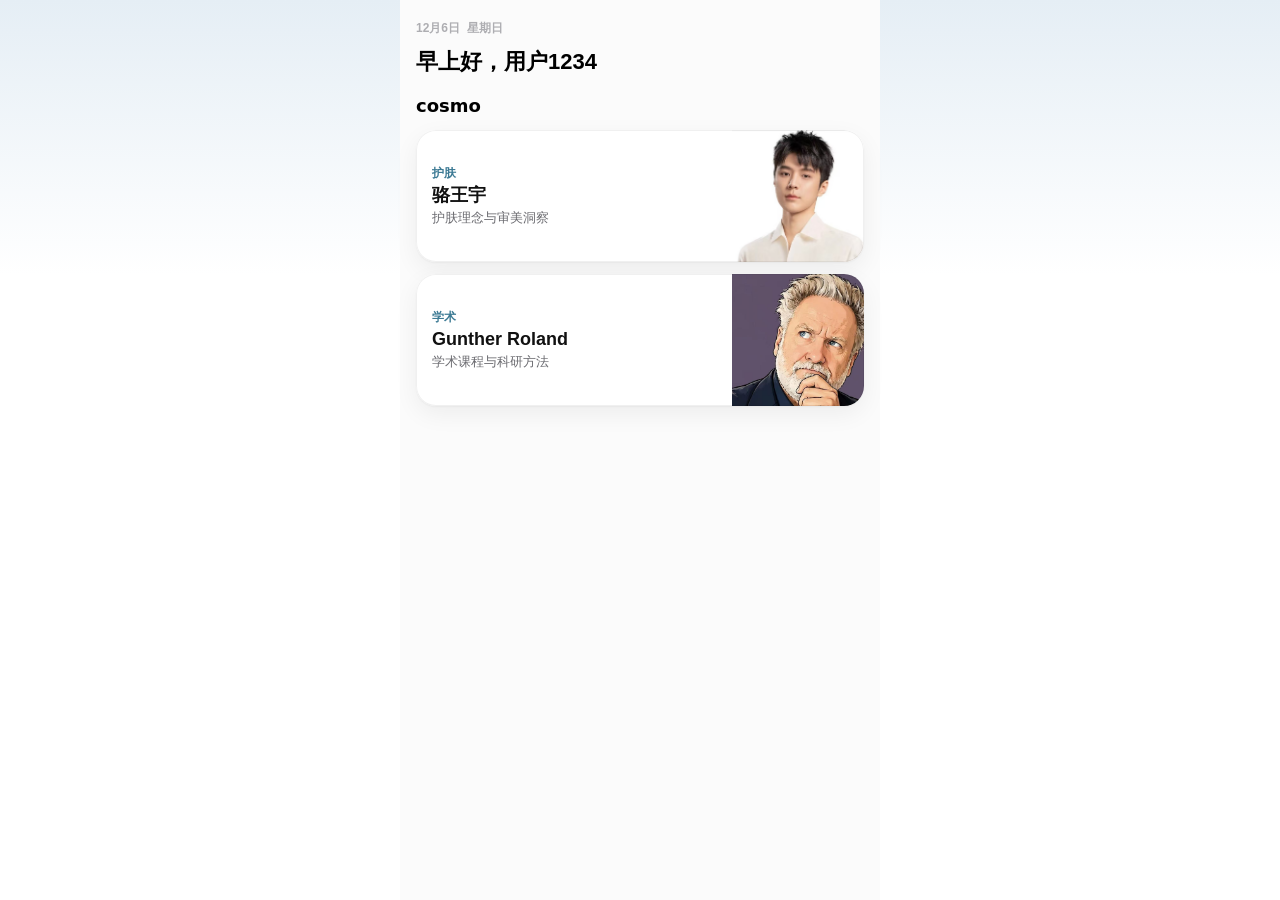
==== commit e66f8961: "luo: drop the cosmo card fade and keep the portrait clear Co-authored-by: Cursor <cursoragent@cursor" ====
--- a/luo/index.html
+++ b/luo/index.html
@@ -9,7 +9,7 @@
   <meta name="mobile-web-app-capable" content="yes" />
   <meta name="apple-mobile-web-app-status-bar-style" content="black-translucent" />
   <title>骆王宇 · symbion.</title>
-  <link rel="stylesheet" href="app.css?v=188" />
+  <link rel="stylesheet" href="app.css?v=189" />
 </head>
 <body>
   <div class="phone" id="app"></div>
--- a/luo/app.css
+++ b/luo/app.css
@@ -213,27 +213,15 @@
   box-shadow: 0 1px 2px rgba(0, 0, 0, 0.04), 0 8px 24px rgba(0, 0, 0, 0.06);
   transition: transform 0.16s ease-out;
 }
-.cosmo-card::before {
-  content: "";
-  position: absolute;
-  z-index: 1;
-  top: 0;
-  right: 0;
-  width: 280px;
-  height: 100%;
-  background: linear-gradient(90deg, #fff 0% 18%, rgba(255, 255, 255, 0.82) 40%, rgba(255, 255, 255, 0.36) 62%, rgba(255, 255, 255, 0) 86%);
-  pointer-events: none;
-}
 .cosmo-card::after { content: ""; position: absolute; z-index: 3; inset: 0; border-radius: inherit; box-shadow: inset 0 0 0 1px rgba(0, 0, 0, 0.06); pointer-events: none; }
 .cosmo-card:active { transform: scale(0.98); }
 .cosmo-img {
   position: absolute;
   top: 0;
   right: 0;
-  width: 230px;
+  width: 132px;
   height: 100%;
   object-fit: cover;
-  filter: saturate(0.92);
 }
 .cosmo-text {
   position: relative;
@@ -241,9 +229,9 @@
   display: flex;
   flex-direction: column;
   justify-content: center;
-  width: calc(100% - 128px);
+  width: calc(100% - 132px);
   height: 100%;
-  padding: 14px 8px 14px 16px;
+  padding: 14px 16px;
 }
 .cosmo-kind { font-size: 12px; line-height: 16px; font-weight: 600; letter-spacing: 0.04em; color: #3c7a94; }
 .cosmo-name { margin-top: 2px; overflow: hidden; font-size: 18px; line-height: 24px; font-weight: 600; white-space: nowrap; text-overflow: ellipsis; }
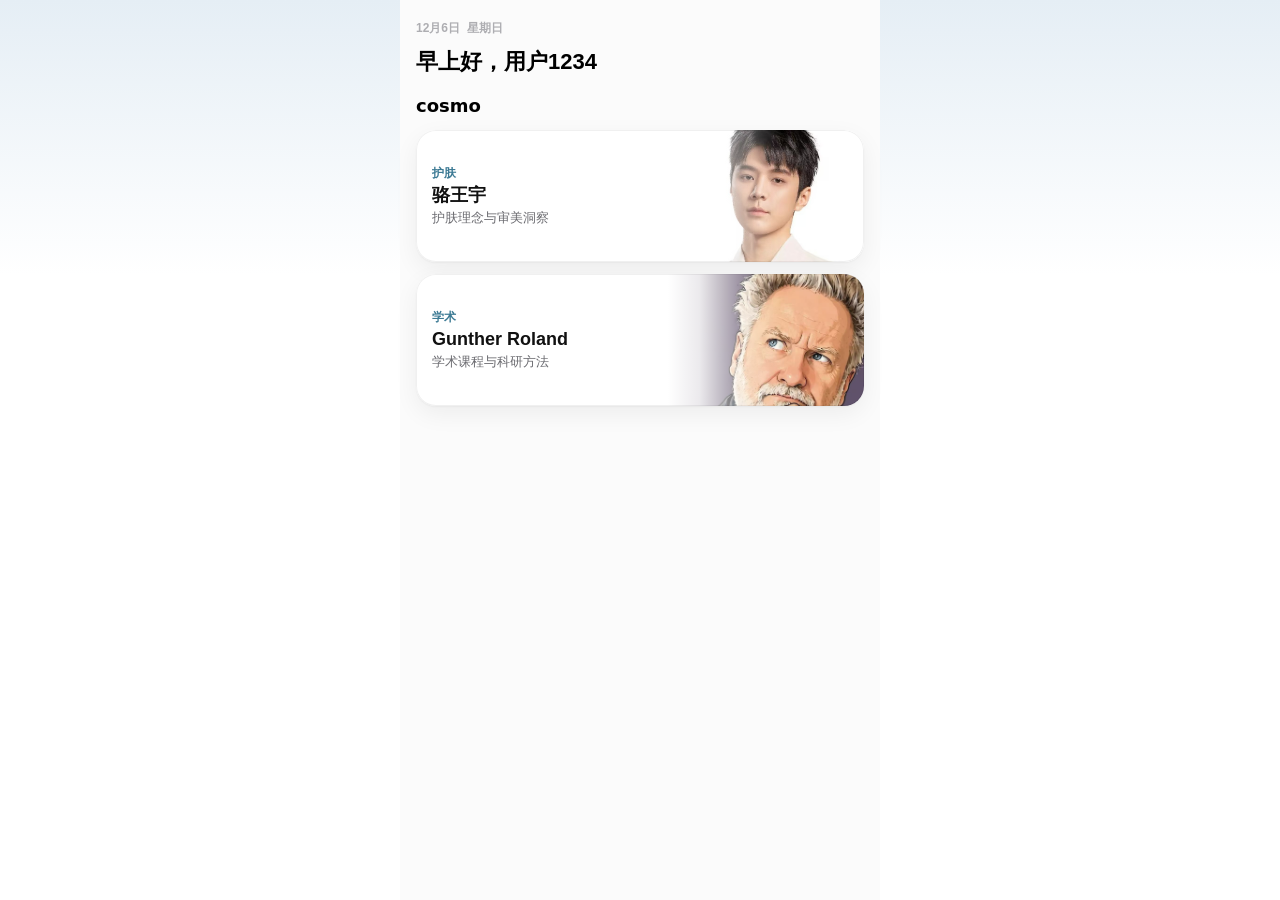
==== commit 097debdc: "luo: fade cosmo portraits into the white card Co-authored-by: Cursor <cursoragent@cursor.com>" ====
--- a/luo/index.html
+++ b/luo/index.html
@@ -9,11 +9,11 @@
   <meta name="mobile-web-app-capable" content="yes" />
   <meta name="apple-mobile-web-app-status-bar-style" content="black-translucent" />
   <title>骆王宇 · symbion.</title>
-  <link rel="stylesheet" href="app.css?v=189" />
+  <link rel="stylesheet" href="app.css?v=192" />
 </head>
 <body>
   <div class="phone" id="app"></div>
   <p class="toast" id="toast" hidden></p>
-  <script src="app.js?v=131"></script>
+  <script src="app.js?v=132"></script>
 </body>
 </html>
--- a/luo/app.css
+++ b/luo/app.css
@@ -213,13 +213,24 @@
   box-shadow: 0 1px 2px rgba(0, 0, 0, 0.04), 0 8px 24px rgba(0, 0, 0, 0.06);
   transition: transform 0.16s ease-out;
 }
+.cosmo-card::before {
+  content: "";
+  position: absolute;
+  z-index: 1;
+  top: 0;
+  right: 0;
+  width: 196px;
+  height: 100%;
+  background: linear-gradient(90deg, #fff 0%, rgba(255, 255, 255, 0.88) 16%, rgba(255, 255, 255, 0.4) 36%, rgba(255, 255, 255, 0) 58%);
+  pointer-events: none;
+}
 .cosmo-card::after { content: ""; position: absolute; z-index: 3; inset: 0; border-radius: inherit; box-shadow: inset 0 0 0 1px rgba(0, 0, 0, 0.06); pointer-events: none; }
 .cosmo-card:active { transform: scale(0.98); }
 .cosmo-img {
   position: absolute;
   top: 0;
   right: 0;
-  width: 132px;
+  width: 196px;
   height: 100%;
   object-fit: cover;
 }
@@ -887,10 +898,15 @@
 .sheet-scrim { position: absolute; inset: 0; width: 100%; padding: 0; border: 0; background: rgba(15, 23, 42, 0.4); animation: dy-fade 0.22s ease; }
 .sheet {
   position: relative;
+  display: flex;
+  flex-direction: column;
   width: 100%;
   max-width: 480px;
+  min-height: min(560px, 72dvh);
+  max-height: calc(100dvh - 12px);
   margin: 0 auto;
-  padding: 8px 16px max(24px, calc(16px + env(safe-area-inset-bottom, 0px)));
+  padding: 10px 20px max(24px, calc(20px + env(safe-area-inset-bottom, 0px)));
+  overflow-y: auto;
   border-radius: 20px 20px 0 0;
   background: #fff;
   box-shadow: 0 -8px 32px rgba(26, 39, 68, 0.12);
@@ -902,29 +918,55 @@
 .sheet-head h2 { margin: 0; font-size: 17px; line-height: 24px; font-weight: 600; color: var(--ink); }
 .sheet-x { flex: none; display: flex; align-items: center; justify-content: center; width: 32px; height: 32px; margin-right: -6px; padding: 0; border: 0; border-radius: 50%; background: none; color: var(--muted); }
 .sheet-sub { margin: 4px 0 20px; font-size: 13px; line-height: 20px; color: var(--dim); }
-.sheet-field { display: flex; align-items: center; gap: 8px; height: 48px; padding: 0 6px 0 14px; border-radius: 12px; background: #f2f5f8; }
-.sheet-field:focus-within { box-shadow: inset 0 0 0 1.5px #24508a; }
-.sheet-field input { flex: 1; min-width: 0; height: 100%; padding: 0; border: 0; outline: 0; background: none; color: var(--ink); font-size: 15px; }
-.sheet-field input::placeholder { color: var(--dim); }
-.sheet-field .add-cam { order: 2; background-color: #fff; }
-.sheet .btn { width: 100%; margin: 16px 0 0; }
+.add-shot {
+  position: relative;
+  display: flex;
+  align-items: center;
+  justify-content: center;
+  width: 100%;
+  height: 168px;
+  padding: 0;
+  overflow: hidden;
+  border: 0;
+  border-radius: 16px;
+  background: #f2f5f8;
+  color: #24508a;
+}
+.add-shot-empty { display: flex; flex-direction: column; align-items: center; gap: 4px; }
+.add-shot-empty b { font-size: 16px; line-height: 22px; font-weight: 600; color: var(--ink); }
+.add-shot-empty span { font-size: 13px; line-height: 18px; color: var(--dim); }
+.add-shot img { position: absolute; inset: 0; width: 100%; height: 100%; object-fit: cover; }
+.add-shot-redo { display: none; }
+.add-shot.has .add-shot-empty { display: none; }
+.add-shot.has .add-shot-redo {
+  position: absolute;
+  right: 12px;
+  bottom: 12px;
+  display: block;
+  padding: 6px 12px;
+  border-radius: 999px;
+  background: rgba(26, 39, 68, 0.72);
+  color: #fff;
+  font-size: 13px;
+  line-height: 18px;
+  font-weight: 600;
+}
+.sheet-or { margin: 18px 0 10px; font-size: 13px; line-height: 18px; color: var(--dim); text-align: center; }
+.sheet-name {
+  width: 100%;
+  height: 52px;
+  padding: 0 16px;
+  border: 0;
+  border-radius: 12px;
+  outline: 0;
+  background: #f2f5f8;
+  color: var(--ink);
+  font-size: 16px;
+}
+.sheet-name::placeholder { color: var(--dim); }
+.sheet-name:focus { box-shadow: inset 0 0 0 1.5px #24508a; }
+.sheet .btn { width: 100%; margin-top: auto; }
 @media (prefers-reduced-motion: reduce) { .sheet, .sheet-scrim { animation: none; } }
-.add-cam {
-  flex: none;
-  width: 36px;
-  height: 36px;
-  padding: 0;
-  border: 0;
-  border-radius: 10px;
-  background-color: #eef1f4;
-  background-position: center;
-  background-size: cover;
-  color: var(--ink);
-  display: flex;
-  align-items: center;
-  justify-content: center;
-}
-.add-cam.has svg { display: none; }
 .mine-id { display: flex; align-items: center; gap: 10px; min-width: 0; }
 .mine-photo { width: 44px; height: 44px; border-radius: 10px; object-fit: cover; flex: none; display: block; background: #f3f5f8; }
 .skin-head { margin: 4px 4px 14px; }
